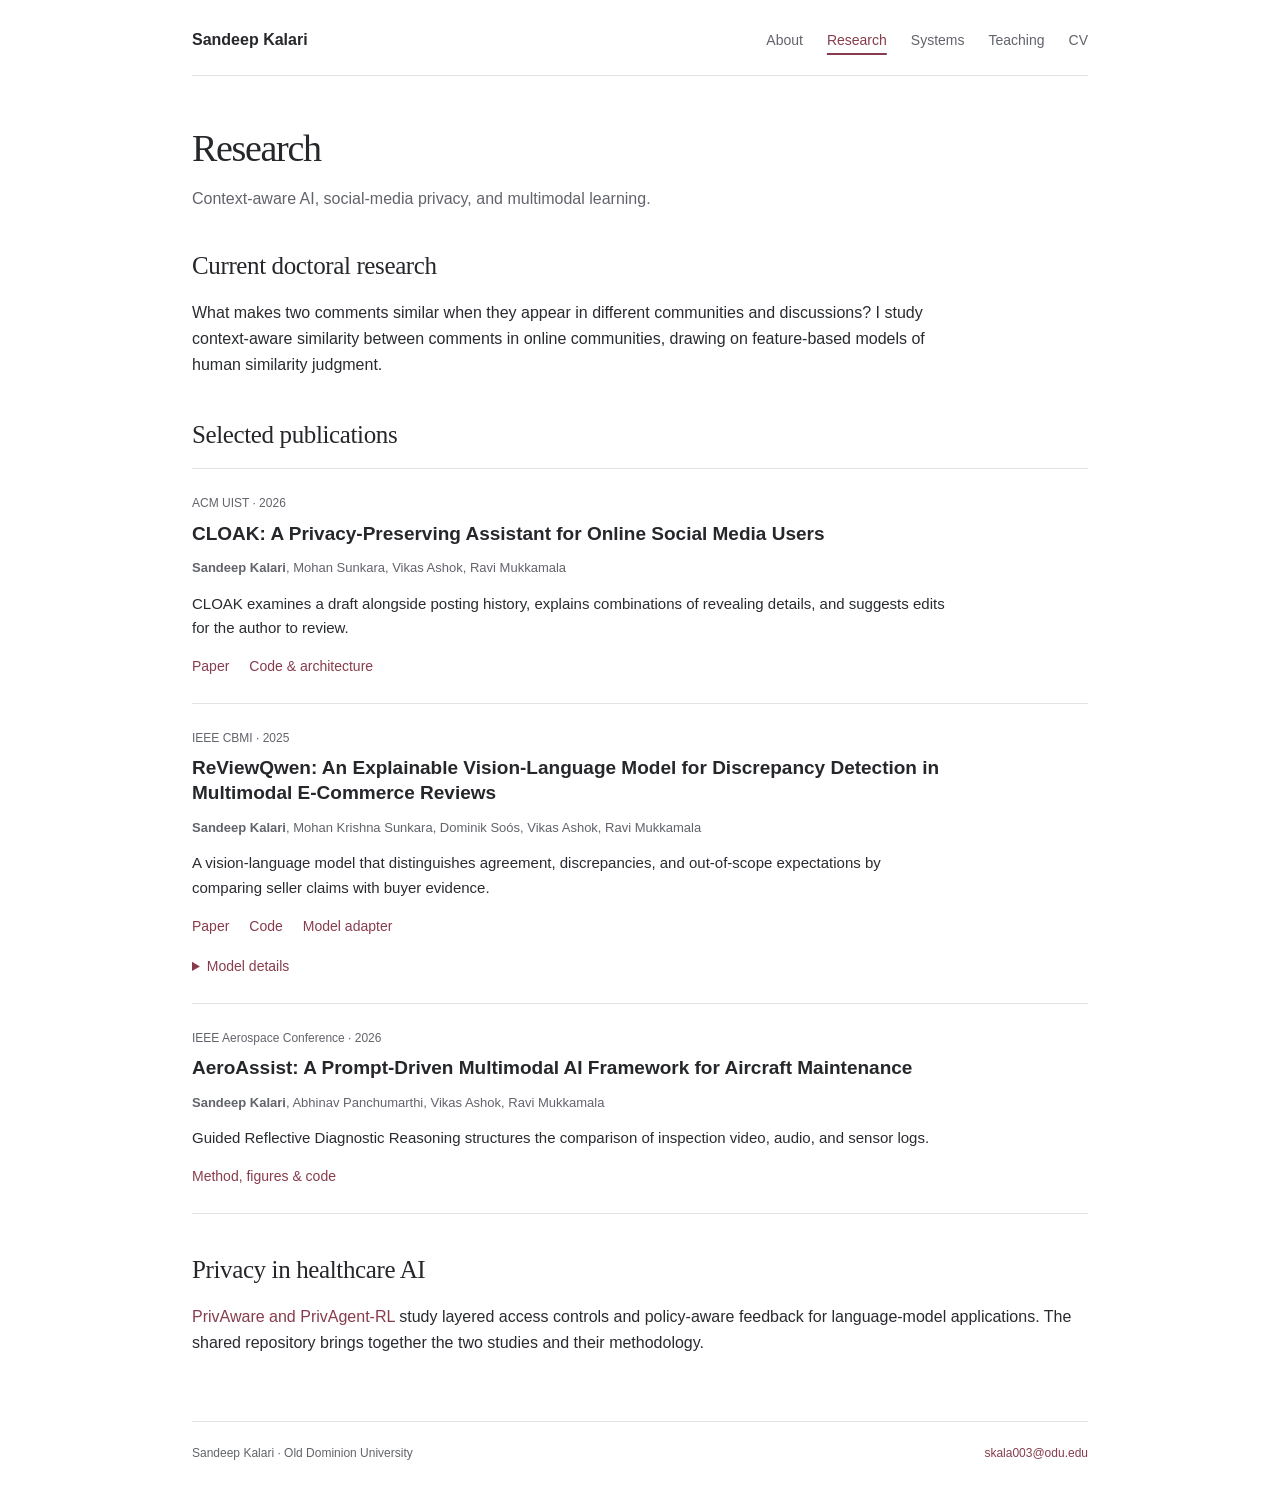
==== research.html @ be00f93a "Simplify academic portfolio into concise pages and use supplied speaking portrait" ====
<!doctype html>
<html lang="en">
<head>
<meta charset="utf-8">
<meta name="viewport" content="width=device-width, initial-scale=1">
<meta name="description" content="Selected publications and current doctoral research by Sandeep Kalari.">
<meta name="theme-color" content="#ffffff">
<title>Research · Sandeep Kalari</title>
<link rel="icon" href="favicon.svg" type="image/svg+xml">
<link rel="stylesheet" href="styles.css">
</head>
<body>
<a class="skip-link" href="#main">Skip to content</a>
<header class="site-header"><a class="wordmark" href="index.html">Sandeep Kalari</a><nav aria-label="Main navigation"><a href="index.html">About</a><a href="research.html" aria-current="page">Research</a><a href="systems.html">Systems</a><a href="teaching.html">Teaching</a><a href="cv.pdf">CV</a></nav></header>
<main id="main">
<div class="page-heading"><h1>Research</h1><p>Context-aware AI, social-media privacy, and multimodal learning.</p></div>
<section class="current-research"><h2>Current doctoral research</h2><p>What makes two comments similar when they appear in different communities and discussions? I study context-aware similarity between comments in online communities, drawing on feature-based models of human similarity judgment.</p></section>
<section aria-labelledby="pubs"><h2 id="pubs">Selected publications</h2>
<article class="publication" id="cloak"><p class="label">ACM UIST · 2026</p><h3>CLOAK: A Privacy-Preserving Assistant for Online Social Media Users</h3><p class="authors"><strong>Sandeep Kalari</strong>, Mohan Sunkara, Vikas Ashok, Ravi Mukkamala</p><p>CLOAK examines a draft alongside posting history, explains combinations of revealing details, and suggests edits for the author to review.</p><div class="inline-links"><a href="https://doi.org/10.1145/3830398.3830723">Paper</a><a href="https://github.com/Sandeep945-pixel/CLOAK">Code &amp; architecture</a></div></article>
<article class="publication" id="reviewqwen"><p class="label">IEEE CBMI · 2025</p><h3>ReViewQwen: An Explainable Vision-Language Model for Discrepancy Detection in Multimodal E-Commerce Reviews</h3><p class="authors"><strong>Sandeep Kalari</strong>, Mohan Krishna Sunkara, Dominik Soós, Vikas Ashok, Ravi Mukkamala</p><p>A vision-language model that distinguishes agreement, discrepancies, and out-of-scope expectations by comparing seller claims with buyer evidence.</p><div class="inline-links"><a href="https://doi.org/10.1109/CBMI66578.2025.11339346">Paper</a><a href="https://github.com/Sandeep945-pixel/ReViewQwen">Code</a><a href="https://huggingface.co/domsoos/reviewqwen-large">Model adapter</a></div><details><summary>Model details</summary><p>The released LoRA adapter uses Qwen2-VL-7B-Instruct. The repository documents model loading, input format, checkpoint provenance, and the comparison task.</p></details></article>
<article class="publication" id="aeroassist"><p class="label">IEEE Aerospace Conference · 2026</p><h3>AeroAssist: A Prompt-Driven Multimodal AI Framework for Aircraft Maintenance</h3><p class="authors"><strong>Sandeep Kalari</strong>, Abhinav Panchumarthi, Vikas Ashok, Ravi Mukkamala</p><p>Guided Reflective Diagnostic Reasoning structures the comparison of inspection video, audio, and sensor logs.</p><div class="inline-links"><a href="https://github.com/Sandeep945-pixel/AeroAssist">Method, figures &amp; code</a></div></article>
</section>
<section><h2>Privacy in healthcare AI</h2><p><a href="https://github.com/Sandeep945-pixel/PrivAware">PrivAware and PrivAgent-RL</a> study layered access controls and policy-aware feedback for language-model applications. The shared repository brings together the two studies and their methodology.</p></section>
</main>
<footer><span>Sandeep Kalari · Old Dominion University</span><a href="mailto:skala003@odu.edu">skala003@odu.edu</a></footer>
</body>
</html>
---- styles.css ----
:root{font-family:Arial,Helvetica,sans-serif;color:#292b30;background:#fff;font-size:16px;line-height:1.65;--accent:#873c4d;--muted:#62646b;--line:#e4e3e1}
*{box-sizing:border-box}body{max-width:960px;margin:0 auto;padding:0 32px}a{color:var(--accent);text-decoration:none;text-underline-offset:4px}a:hover{text-decoration:underline}a:focus-visible,summary:focus-visible{outline:2px solid var(--accent);outline-offset:5px}p{margin:0 0 14px}h1,h2,h3{color:#25272b;line-height:1.3;margin:0}h1{font-family:Georgia,'Times New Roman',serif;font-size:38px;letter-spacing:-.035em;font-weight:500}h2{font-family:Georgia,'Times New Roman',serif;font-size:25px;font-weight:500;margin-bottom:17px;letter-spacing:-.015em}h3{font-size:17px;font-weight:600}strong{font-weight:600}.site-header{display:flex;align-items:center;justify-content:space-between;gap:25px;padding:27px 0 22px;border-bottom:1px solid var(--line)}.wordmark{font-size:16px;font-weight:600;color:#25272b;white-space:nowrap}nav{display:flex;gap:24px;font-size:14px}nav a{color:#62646b}nav a[aria-current]{color:var(--accent);text-decoration:underline;text-decoration-thickness:2px;text-underline-offset:8px}main{padding:48px 0 25px}.bio{display:grid;grid-template-columns:1fr 210px;gap:56px;align-items:start;margin-bottom:48px}.bio h1{margin-bottom:9px}.subtitle{color:var(--muted);font-size:15px;line-height:1.6;margin-bottom:21px}.bio p:not(.subtitle){font-size:16px}.portrait{display:block;width:210px;height:210px;margin-top:7px;object-fit:contain}.inline-links{display:flex;flex-wrap:wrap;gap:8px 20px;font-size:14px;margin-top:17px}section{margin-bottom:40px}.section-title{display:flex;justify-content:space-between;align-items:baseline;gap:16px;margin-bottom:16px}.section-title h2{margin:0}.section-title>a{font-size:13px;white-space:nowrap}.work-list{padding:0;margin:0;list-style:none;border-top:1px solid var(--line)}.work-list li{display:grid;grid-template-columns:125px 1fr 40px;gap:19px;align-items:start;padding:17px 0;border-bottom:1px solid var(--line)}.label{color:var(--muted);font-size:12px;line-height:1.6}.work-list .label{padding-top:3px}.work-list h3{margin:0 0 3px}.work-list p{font-size:14px;color:var(--muted);margin:0}.row-link{font-size:13px;padding-top:3px;text-align:right}.compact-grid{display:grid;grid-template-columns:1fr 1fr;gap:32px}.compact-grid p{font-size:14px;color:var(--muted);margin:6px 0 0}.experience-line{font-size:14px;margin-top:23px;line-height:1.8}.experience-line strong{font-weight:500;color:#292b30}.page-heading{margin-bottom:38px}.page-heading h1{margin-bottom:12px}.page-heading p{color:var(--muted);max-width:660px}.current-research{max-width:760px}.publication{padding:25px 0;border-top:1px solid var(--line);scroll-margin-top:25px}.publication:last-child{border-bottom:1px solid var(--line)}.publication .label{margin-bottom:8px}.publication h3{font-size:19px;max-width:780px;margin-bottom:11px}.publication .authors{font-size:13px;color:var(--muted);margin-bottom:13px}.publication>p:not(.label):not(.authors){font-size:15px;max-width:760px}.publication .inline-links{margin-top:13px}.publication details{margin-top:17px}details{font-size:14px;margin-top:20px}summary{cursor:pointer;color:var(--accent);width:fit-content}details[open] summary{margin-bottom:12px}details p{max-width:740px;color:#51535a}details p:last-child{margin-bottom:0}.system{padding-bottom:33px;margin-bottom:33px;border-bottom:1px solid var(--line);scroll-margin-top:25px}.system>p:not(.label){max-width:760px;font-size:16px}.system .label{margin-bottom:7px}.subheading{font-size:16px;font-weight:500;margin:-5px 0 16px;color:var(--muted)}.architecture{margin:0}.architecture>div{display:grid;grid-template-columns:165px 1fr;gap:22px;padding:10px 0;border-top:1px solid var(--line)}dt{font-weight:600}dd{margin:0;color:#51535a}.note{font-size:13px;margin-top:16px}footer{border-top:1px solid var(--line);display:flex;flex-wrap:wrap;justify-content:space-between;gap:10px;padding:22px 0 30px;font-size:12px;color:var(--muted)}.skip-link{position:absolute;top:-100px;left:20px;background:white;padding:10px;z-index:10}.skip-link:focus{top:10px}
@media(max-width:700px){body{padding:0 23px}.site-header{flex-direction:column;align-items:start;gap:17px;padding-top:22px}nav{gap:23px;flex-wrap:wrap}main{padding-top:32px}.bio{grid-template-columns:1fr 145px;gap:27px}.portrait{width:145px;height:145px}h1{font-size:33px}.bio h1{font-size:32px}.work-list li{grid-template-columns:105px 1fr 35px;gap:12px}.section-title{align-items:start}h2{font-size:23px}.section-title>a{padding-top:5px;font-size:12px}.architecture>div{grid-template-columns:135px 1fr;gap:16px}}
@media(max-width:480px){body{padding:0 20px}nav{gap:21px;font-size:13px}.bio{display:flex;flex-direction:column;gap:25px;margin-bottom:35px}.portrait{order:-1;width:145px;height:145px;margin:0}.bio p:not(.subtitle){font-size:15px}.inline-links{gap:8px 18px}.section-title{flex-wrap:wrap;gap:4px}.section-title>a{padding-top:0}.work-list li{grid-template-columns:1fr 35px;gap:3px 12px;padding:15px 0}.work-list .label{grid-column:1/-1;padding:0}.work-list p{font-size:13px}.compact-grid{grid-template-columns:1fr;gap:20px}.architecture>div{grid-template-columns:1fr;gap:3px}.publication h3{font-size:18px}.page-heading{margin-bottom:30px}footer{flex-direction:column;gap:3px}}
@media(prefers-reduced-motion:reduce){*{scroll-behavior:auto!important}}
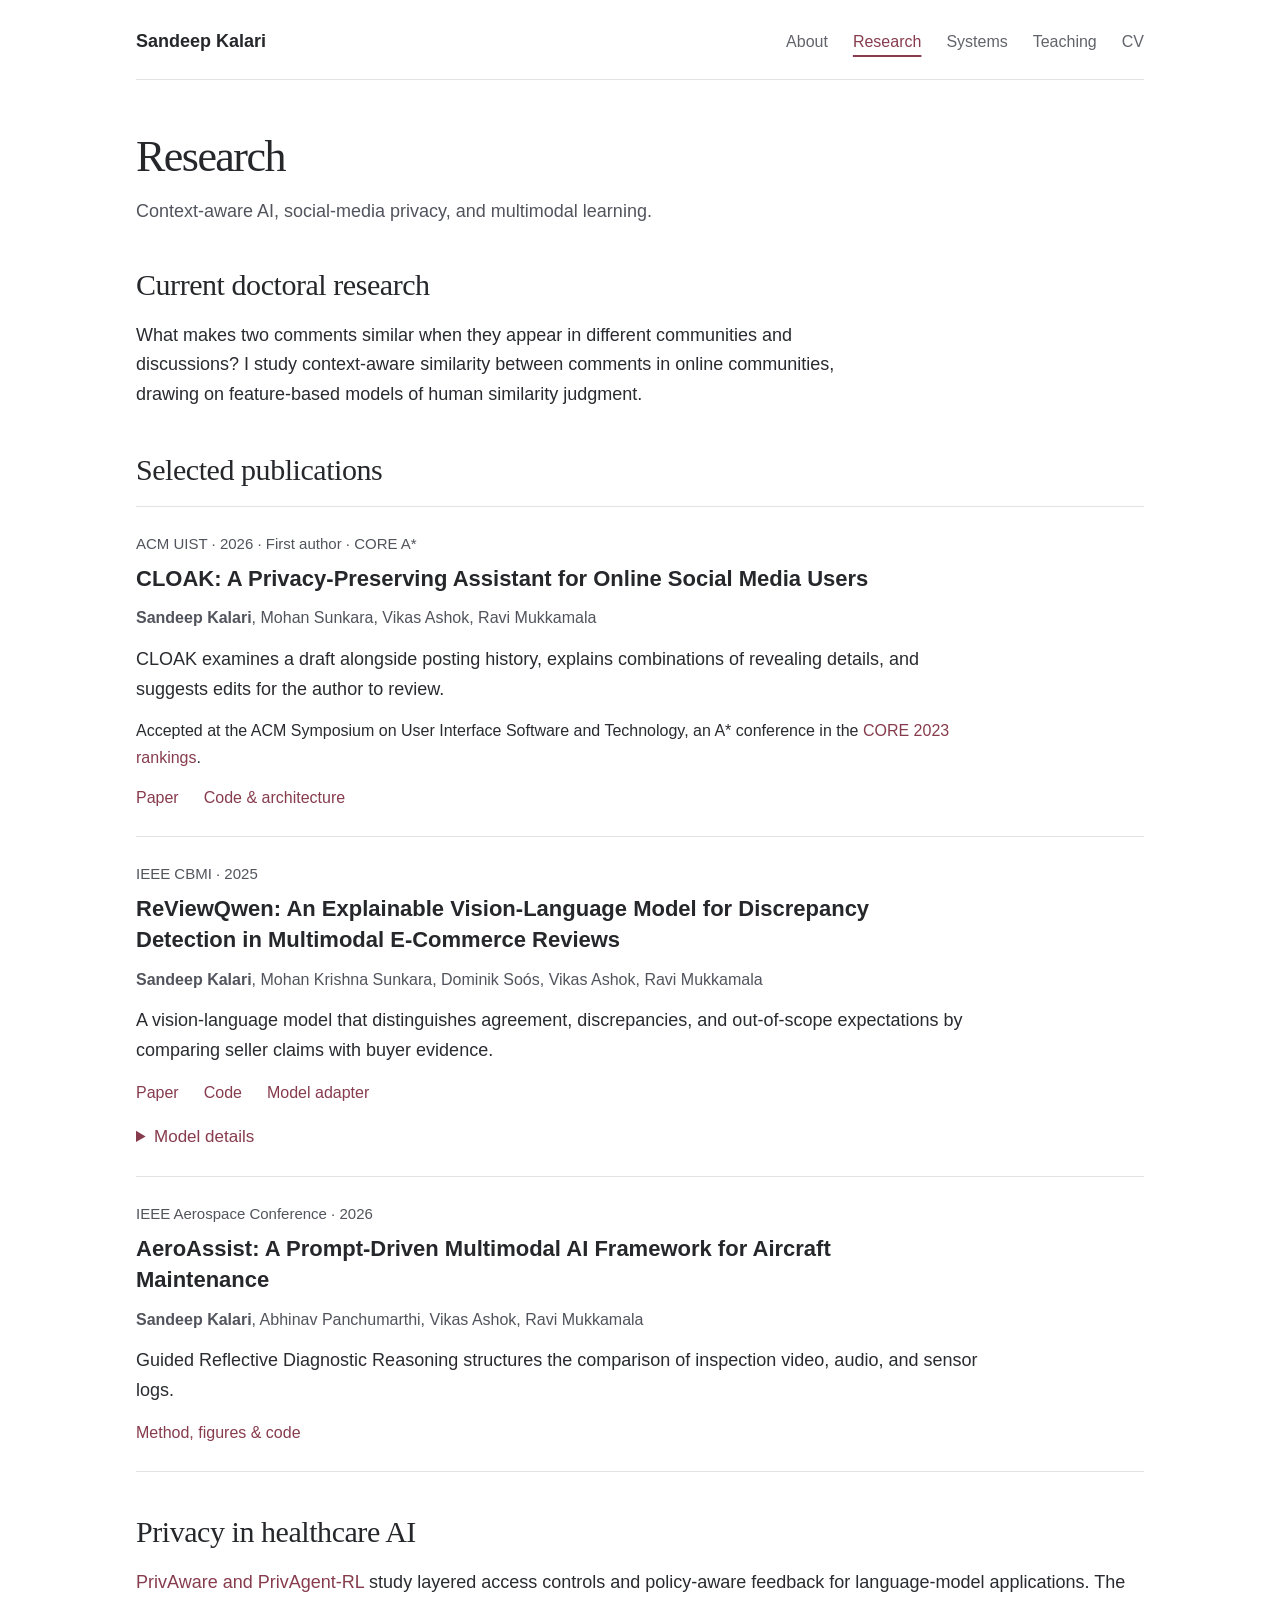
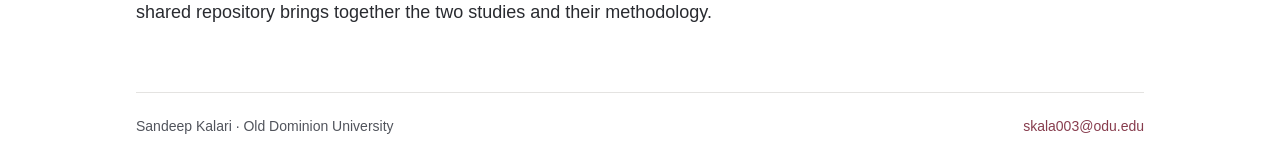
==== commit 073ea6c1: "Improve readability and foreground research contributions, UIST recognition, and engineering experie" ====
--- a/research.html
+++ b/research.html
@@ -7,7 +7,7 @@
 <meta name="theme-color" content="#ffffff">
 <title>Research · Sandeep Kalari</title>
 <link rel="icon" href="favicon.svg" type="image/svg+xml">
-<link rel="stylesheet" href="styles.css">
+<link rel="stylesheet" href="styles.cc7475a3dc.css">
 </head>
 <body>
 <a class="skip-link" href="#main">Skip to content</a>
@@ -16,7 +16,7 @@
 <div class="page-heading"><h1>Research</h1><p>Context-aware AI, social-media privacy, and multimodal learning.</p></div>
 <section class="current-research"><h2>Current doctoral research</h2><p>What makes two comments similar when they appear in different communities and discussions? I study context-aware similarity between comments in online communities, drawing on feature-based models of human similarity judgment.</p></section>
 <section aria-labelledby="pubs"><h2 id="pubs">Selected publications</h2>
-<article class="publication" id="cloak"><p class="label">ACM UIST · 2026</p><h3>CLOAK: A Privacy-Preserving Assistant for Online Social Media Users</h3><p class="authors"><strong>Sandeep Kalari</strong>, Mohan Sunkara, Vikas Ashok, Ravi Mukkamala</p><p>CLOAK examines a draft alongside posting history, explains combinations of revealing details, and suggests edits for the author to review.</p><div class="inline-links"><a href="https://doi.org/10.1145/3830398.3830723">Paper</a><a href="https://github.com/Sandeep945-pixel/CLOAK">Code &amp; architecture</a></div></article>
+<article class="publication" id="cloak"><p class="label">ACM UIST · 2026 · First author · CORE A*</p><h3>CLOAK: A Privacy-Preserving Assistant for Online Social Media Users</h3><p class="authors"><strong>Sandeep Kalari</strong>, Mohan Sunkara, Vikas Ashok, Ravi Mukkamala</p><p>CLOAK examines a draft alongside posting history, explains combinations of revealing details, and suggests edits for the author to review.</p><p class="venue-note">Accepted at the ACM Symposium on User Interface Software and Technology, an A* conference in the <a href="https://portal.core.edu.au/conf-ranks/?by=all&amp;page=1&amp;search=Software&amp;sort=arank&amp;source=CORE2023">CORE 2023 rankings</a>.</p><div class="inline-links"><a href="https://doi.org/10.1145/3830398.3830723">Paper</a><a href="https://github.com/Sandeep945-pixel/CLOAK">Code &amp; architecture</a></div></article>
 <article class="publication" id="reviewqwen"><p class="label">IEEE CBMI · 2025</p><h3>ReViewQwen: An Explainable Vision-Language Model for Discrepancy Detection in Multimodal E-Commerce Reviews</h3><p class="authors"><strong>Sandeep Kalari</strong>, Mohan Krishna Sunkara, Dominik Soós, Vikas Ashok, Ravi Mukkamala</p><p>A vision-language model that distinguishes agreement, discrepancies, and out-of-scope expectations by comparing seller claims with buyer evidence.</p><div class="inline-links"><a href="https://doi.org/10.1109/CBMI66578.2025.11339346">Paper</a><a href="https://github.com/Sandeep945-pixel/ReViewQwen">Code</a><a href="https://huggingface.co/domsoos/reviewqwen-large">Model adapter</a></div><details><summary>Model details</summary><p>The released LoRA adapter uses Qwen2-VL-7B-Instruct. The repository documents model loading, input format, checkpoint provenance, and the comparison task.</p></details></article>
 <article class="publication" id="aeroassist"><p class="label">IEEE Aerospace Conference · 2026</p><h3>AeroAssist: A Prompt-Driven Multimodal AI Framework for Aircraft Maintenance</h3><p class="authors"><strong>Sandeep Kalari</strong>, Abhinav Panchumarthi, Vikas Ashok, Ravi Mukkamala</p><p>Guided Reflective Diagnostic Reasoning structures the comparison of inspection video, audio, and sensor logs.</p><div class="inline-links"><a href="https://github.com/Sandeep945-pixel/AeroAssist">Method, figures &amp; code</a></div></article>
 </section>
--- a/styles.cc7475a3dc.css
+++ b/styles.cc7475a3dc.css
@@ -0,0 +1,11 @@
+
+:root{font-family:Arial,Helvetica,sans-serif;color:#292b30;background:#fff;font-size:16px;line-height:1.65;--accent:#873c4d;--muted:#62646b;--line:#e4e3e1}
+*{box-sizing:border-box}body{max-width:960px;margin:0 auto;padding:0 32px}a{color:var(--accent);text-decoration:none;text-underline-offset:4px}a:hover{text-decoration:underline}a:focus-visible,summary:focus-visible{outline:2px solid var(--accent);outline-offset:5px}p{margin:0 0 14px}h1,h2,h3{color:#25272b;line-height:1.3;margin:0}h1{font-family:Georgia,'Times New Roman',serif;font-size:38px;letter-spacing:-.035em;font-weight:500}h2{font-family:Georgia,'Times New Roman',serif;font-size:25px;font-weight:500;margin-bottom:17px;letter-spacing:-.015em}h3{font-size:17px;font-weight:600}strong{font-weight:600}.site-header{display:flex;align-items:center;justify-content:space-between;gap:25px;padding:27px 0 22px;border-bottom:1px solid var(--line)}.wordmark{font-size:16px;font-weight:600;color:#25272b;white-space:nowrap}nav{display:flex;gap:24px;font-size:14px}nav a{color:#62646b}nav a[aria-current]{color:var(--accent);text-decoration:underline;text-decoration-thickness:2px;text-underline-offset:8px}main{padding:48px 0 25px}.bio{display:grid;grid-template-columns:1fr 210px;gap:56px;align-items:start;margin-bottom:48px}.bio h1{margin-bottom:9px}.subtitle{color:var(--muted);font-size:15px;line-height:1.6;margin-bottom:21px}.bio p:not(.subtitle){font-size:16px}.portrait{display:block;width:210px;height:210px;margin-top:7px;object-fit:contain}.inline-links{display:flex;flex-wrap:wrap;gap:8px 20px;font-size:14px;margin-top:17px}section{margin-bottom:40px}.section-title{display:flex;justify-content:space-between;align-items:baseline;gap:16px;margin-bottom:16px}.section-title h2{margin:0}.section-title>a{font-size:13px;white-space:nowrap}.work-list{padding:0;margin:0;list-style:none;border-top:1px solid var(--line)}.work-list li{display:grid;grid-template-columns:125px 1fr 40px;gap:19px;align-items:start;padding:17px 0;border-bottom:1px solid var(--line)}.label{color:var(--muted);font-size:12px;line-height:1.6}.work-list .label{padding-top:3px}.work-list h3{margin:0 0 3px}.work-list p{font-size:14px;color:var(--muted);margin:0}.row-link{font-size:13px;padding-top:3px;text-align:right}.compact-grid{display:grid;grid-template-columns:1fr 1fr;gap:32px}.compact-grid p{font-size:14px;color:var(--muted);margin:6px 0 0}.experience-line{font-size:14px;margin-top:23px;line-height:1.8}.experience-line strong{font-weight:500;color:#292b30}.page-heading{margin-bottom:38px}.page-heading h1{margin-bottom:12px}.page-heading p{color:var(--muted);max-width:660px}.current-research{max-width:760px}.publication{padding:25px 0;border-top:1px solid var(--line);scroll-margin-top:25px}.publication:last-child{border-bottom:1px solid var(--line)}.publication .label{margin-bottom:8px}.publication h3{font-size:19px;max-width:780px;margin-bottom:11px}.publication .authors{font-size:13px;color:var(--muted);margin-bottom:13px}.publication>p:not(.label):not(.authors){font-size:15px;max-width:760px}.publication .inline-links{margin-top:13px}.publication details{margin-top:17px}details{font-size:14px;margin-top:20px}summary{cursor:pointer;color:var(--accent);width:fit-content}details[open] summary{margin-bottom:12px}details p{max-width:740px;color:#51535a}details p:last-child{margin-bottom:0}.system{padding-bottom:33px;margin-bottom:33px;border-bottom:1px solid var(--line);scroll-margin-top:25px}.system>p:not(.label){max-width:760px;font-size:16px}.system .label{margin-bottom:7px}.subheading{font-size:16px;font-weight:500;margin:-5px 0 16px;color:var(--muted)}.architecture{margin:0}.architecture>div{display:grid;grid-template-columns:165px 1fr;gap:22px;padding:10px 0;border-top:1px solid var(--line)}dt{font-weight:600}dd{margin:0;color:#51535a}.note{font-size:13px;margin-top:16px}footer{border-top:1px solid var(--line);display:flex;flex-wrap:wrap;justify-content:space-between;gap:10px;padding:22px 0 30px;font-size:12px;color:var(--muted)}.skip-link{position:absolute;top:-100px;left:20px;background:white;padding:10px;z-index:10}.skip-link:focus{top:10px}
+@media(max-width:700px){body{padding:0 23px}.site-header{flex-direction:column;align-items:start;gap:17px;padding-top:22px}nav{gap:23px;flex-wrap:wrap}main{padding-top:32px}.bio{grid-template-columns:1fr 145px;gap:27px}.portrait{width:145px;height:145px}h1{font-size:33px}.bio h1{font-size:32px}.work-list li{grid-template-columns:105px 1fr 35px;gap:12px}.section-title{align-items:start}h2{font-size:23px}.section-title>a{padding-top:5px;font-size:12px}.architecture>div{grid-template-columns:135px 1fr;gap:16px}}
+@media(max-width:480px){body{padding:0 20px}nav{gap:21px;font-size:13px}.bio{display:flex;flex-direction:column;gap:25px;margin-bottom:35px}.portrait{order:-1;width:145px;height:145px;margin:0}.bio p:not(.subtitle){font-size:15px}.inline-links{gap:8px 18px}.section-title{flex-wrap:wrap;gap:4px}.section-title>a{padding-top:0}.work-list li{grid-template-columns:1fr 35px;gap:3px 12px;padding:15px 0}.work-list .label{grid-column:1/-1;padding:0}.work-list p{font-size:13px}.compact-grid{grid-template-columns:1fr;gap:20px}.architecture>div{grid-template-columns:1fr;gap:3px}.publication h3{font-size:18px}.page-heading{margin-bottom:30px}footer{flex-direction:column;gap:3px}}
+@media(prefers-reduced-motion:reduce){*{scroll-behavior:auto!important}}
+
+/* Readability and fuller project summaries. */
+:root{font-size:18px;--muted:#51545c}body{max-width:1080px;padding-inline:36px}.wordmark{font-size:18px}nav{font-size:16px;gap:25px}h1{font-size:44px}h2{font-size:30px}h3{font-size:21px;line-height:1.4}.bio{grid-template-columns:minmax(0,1fr) 250px;gap:54px;margin-bottom:30px}.bio p:not(.subtitle){font-size:18px;line-height:1.75}.subtitle{font-size:18px;margin-bottom:23px}.portrait{width:250px;height:250px}.inline-links{font-size:16px;gap:12px 25px}.recognition{border-left:3px solid var(--accent);padding:17px 23px;background:#faf7f8;margin:0 0 45px;font-size:18px}.recognition strong,.recognition span{display:block}.recognition span{font-size:15px;color:var(--muted);margin-top:5px}.work-list li{display:block;padding:25px 0}.work-list .project-meta,.project-meta{font-size:15px;color:var(--muted);margin:0 0 9px;line-height:1.6}.rank{font-size:14px;color:var(--accent);font-weight:600;margin-left:12px}.work-list h3{font-size:22px;margin:0 0 10px}.work-list p:not(.project-meta){font-size:18px;line-height:1.75;color:#383b42;max-width:900px}.compact-grid{gap:40px}.compact-grid p{font-size:18px;line-height:1.75;color:#383b42;margin-top:12px}.industry-summary{border-top:1px solid var(--line);padding-top:25px;margin-top:30px}.industry-summary h3{margin-bottom:10px}.industry-summary>p:last-child{max-width:900px;line-height:1.75}.teaching-summary{max-width:880px}.label{font-size:15px}.publication h3{font-size:22px}.publication .authors{font-size:16px}.publication>p:not(.label):not(.authors){font-size:18px;max-width:860px}.publication .venue-note{font-size:16px!important}.system>p:not(.label){font-size:18px;max-width:860px}.subheading{font-size:18px}details{font-size:17px}.note{font-size:15px}footer{font-size:14px}.section-title>a{font-size:15px}
+@media(max-width:760px){body{padding-inline:25px}.bio{grid-template-columns:minmax(0,1fr) 190px;gap:28px}.portrait{width:190px;height:190px}.bio h1{font-size:38px}nav{gap:22px}.compact-grid{grid-template-columns:1fr;gap:25px}}
+@media(max-width:580px){body{padding-inline:22px}.site-header{flex-direction:column;align-items:start;gap:16px}nav{gap:18px;font-size:16px}.bio{display:flex;flex-direction:column;gap:24px}.portrait{order:-1;width:180px;height:180px;margin:0}.bio h1{font-size:38px}.bio p:not(.subtitle){font-size:18px}h2{font-size:28px}.work-list h3,.publication h3{font-size:21px}.work-list p:not(.project-meta),.compact-grid p{font-size:18px}.rank{display:block;margin:5px 0 0}.recognition{padding:15px 18px}.recognition span{font-size:15px}.architecture>div{grid-template-columns:1fr;gap:4px}.section-title{flex-wrap:wrap}footer{font-size:14px}}
